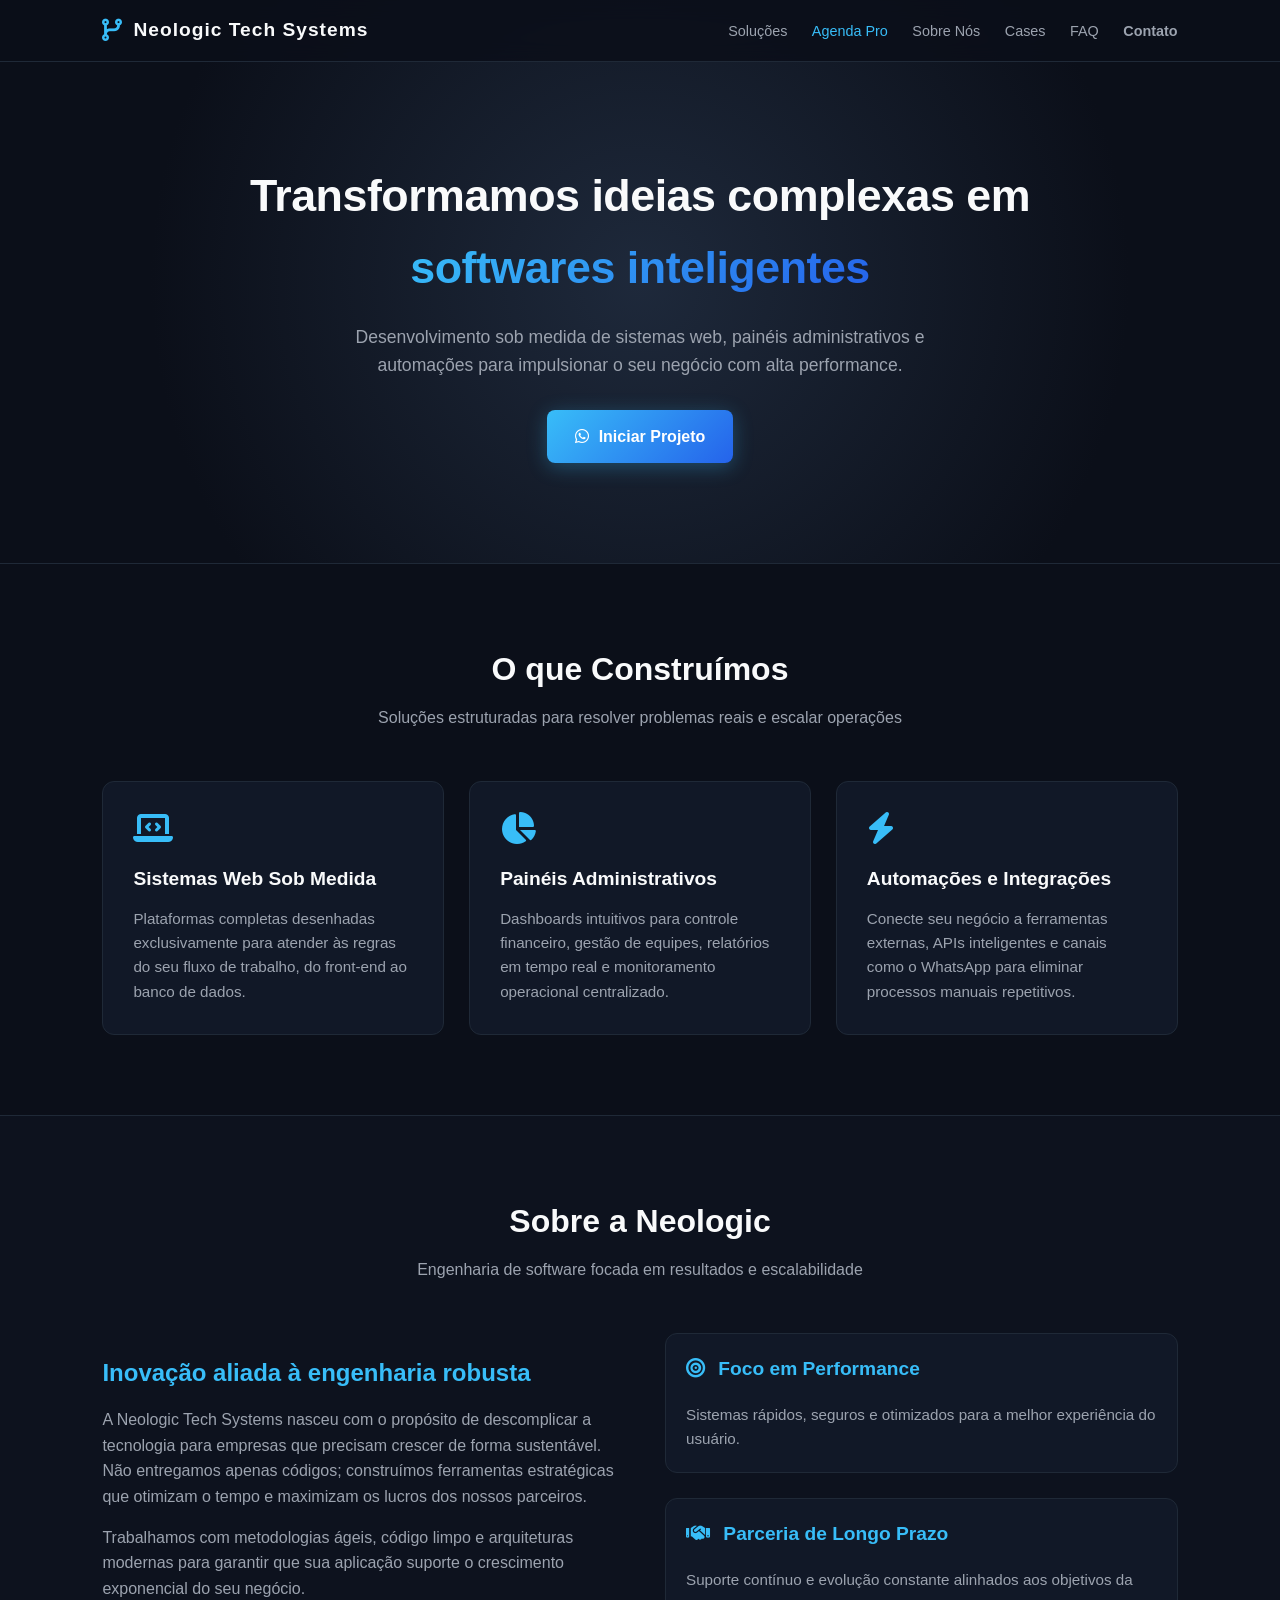
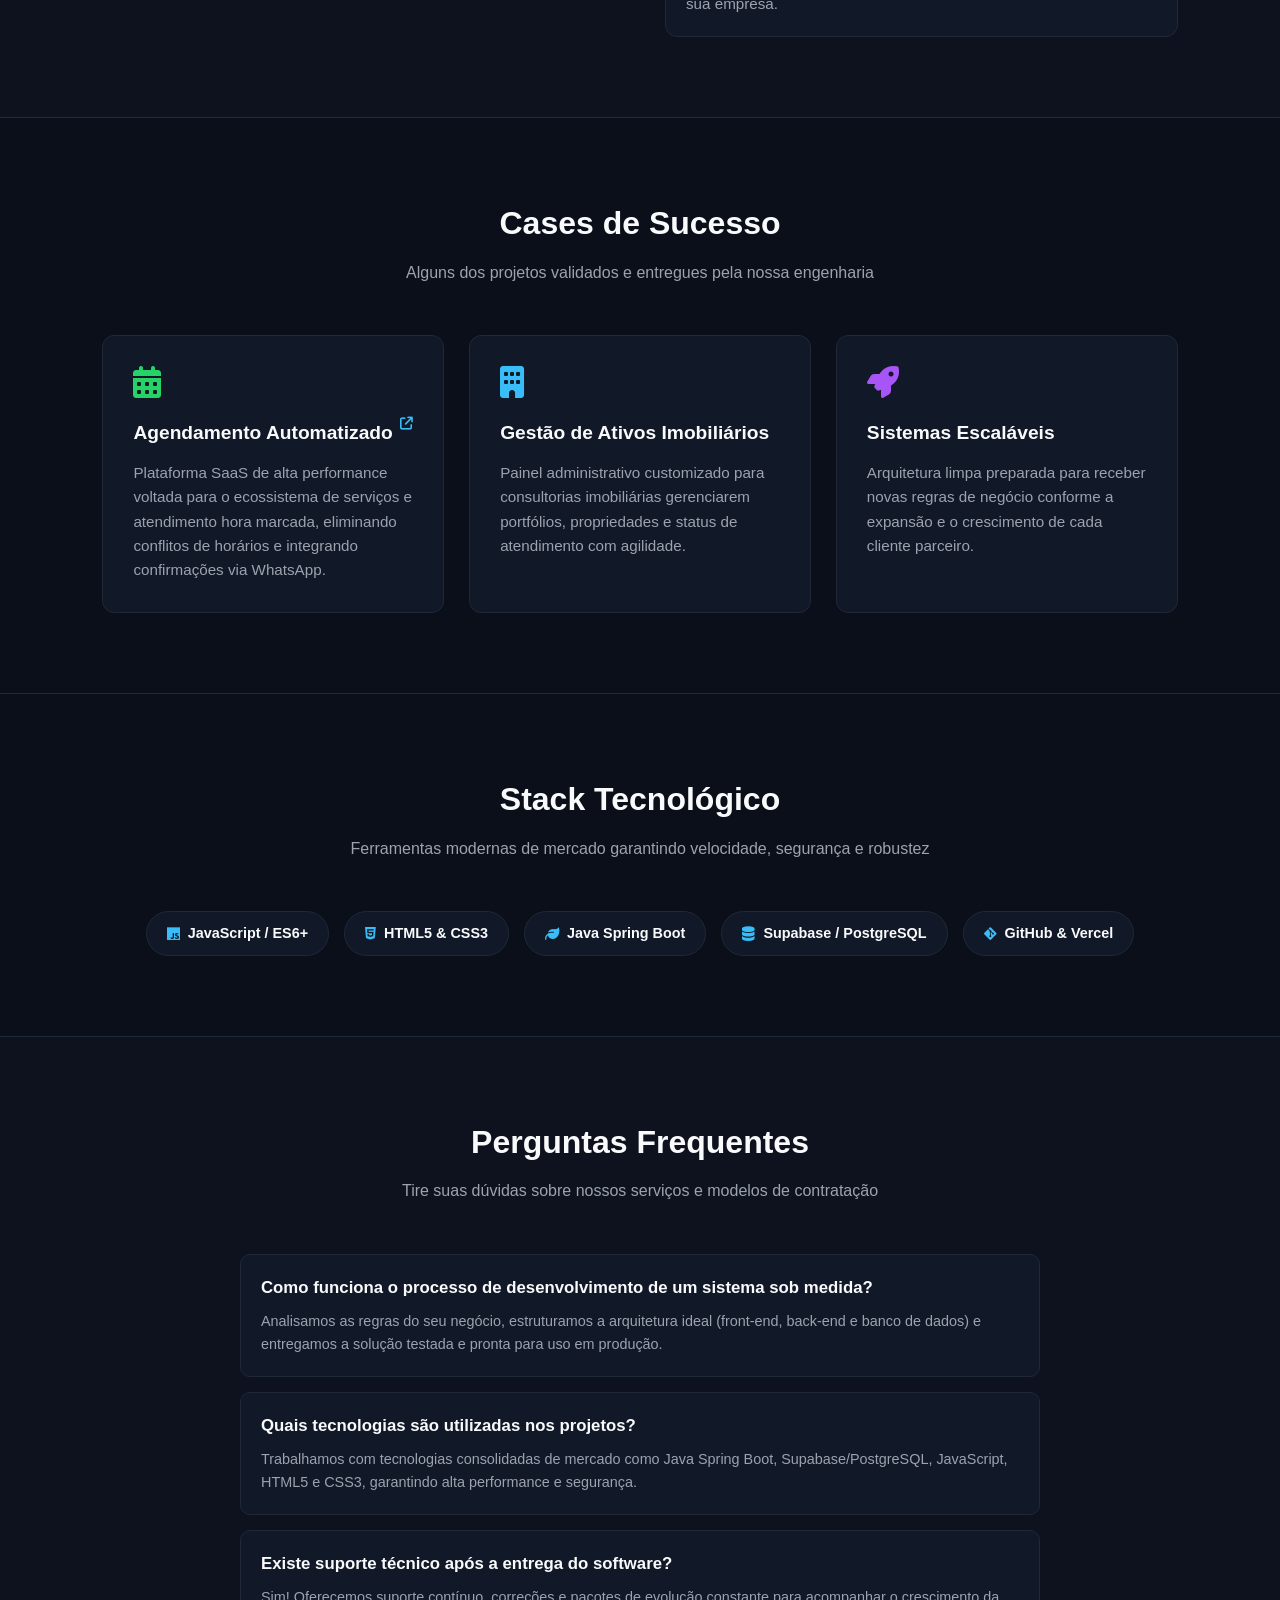
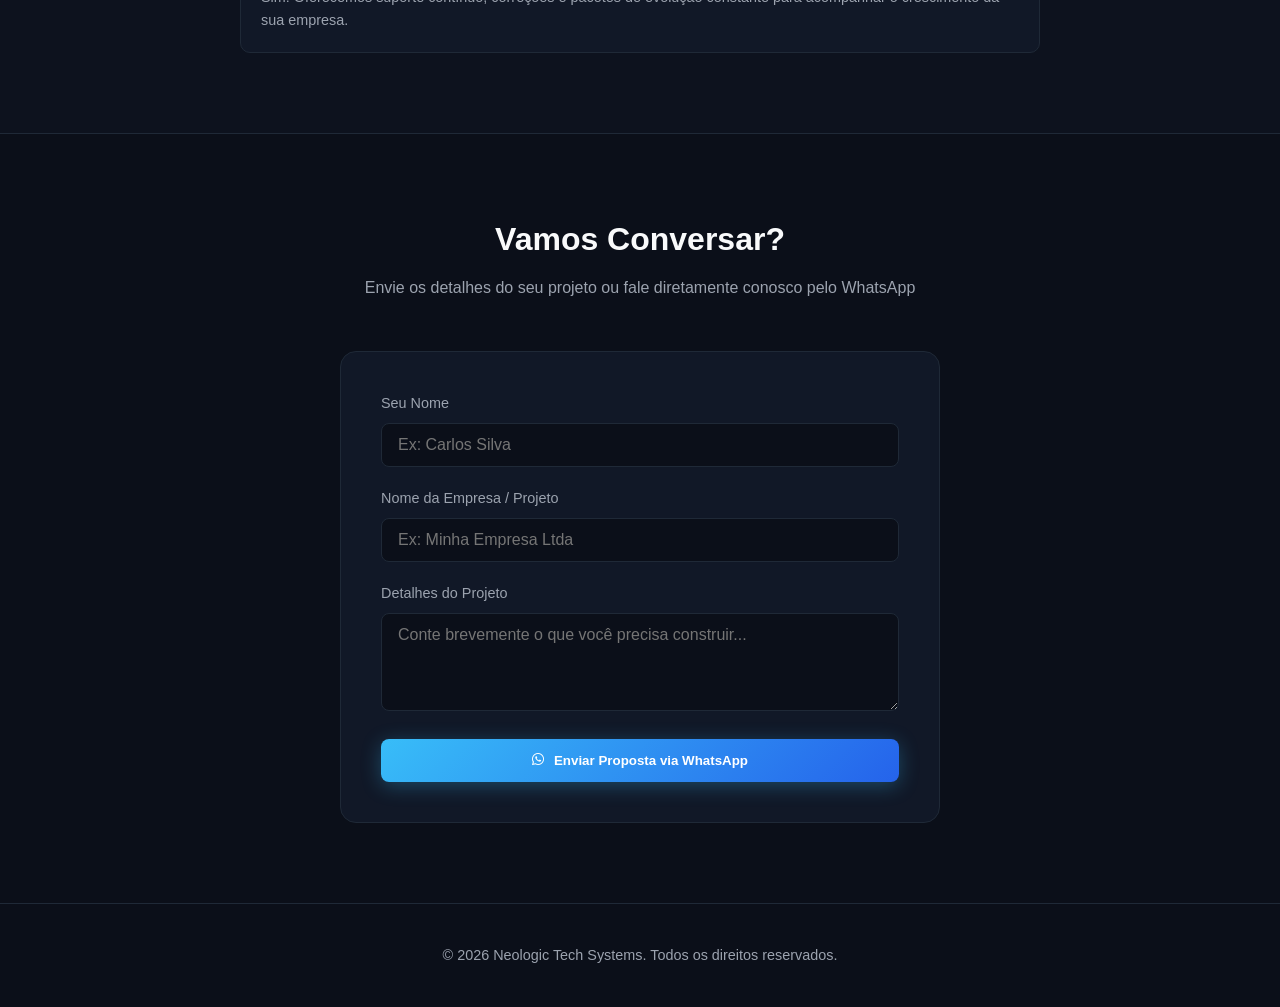
==== index.html @ 8824052c "Add files via upload" ====
<!DOCTYPE html>
<html lang="pt-BR">
<head>
    <meta charset="UTF-8">
    <meta name="viewport" content="width=device-width, initial-scale=1.0">
    <title>Neologic Tech Systems | Soluções Tecnológicas e Desenvolvimento de Sistemas</title>
    
    <!-- Metadados de SEO e Open Graph para Redes Sociais / WhatsApp -->
    <meta name="description" content="Desenvolvimento sob medida de sistemas web, painéis administrativos e automações para impulsionar o seu negócio com alta performance.">
    <meta property="og:title" content="Neologic Tech Systems | Softwares Inteligentes">
    <meta property="og:description" content="Transformamos ideias complexas em soluções tecnológicas e sistemas de alta performance.">
    <meta property="og:type" content="website">

    <link rel="stylesheet" href="https://cdnjs.cloudflare.com/ajax/libs/font-awesome/6.5.1/css/all.min.css">
    <style>
        :root {
            --bg-color: #0b0f19;
            --card-bg: #111827;
            --border-color: #1f2937;
            --accent-color: #38bdf8;
            --accent-gradient: linear-gradient(135deg, #38bdf8 0%, #2563eb 100%);
            --text-main: #f9fafb;
            --text-muted: #9ca3af;
        }

        * {
            margin: 0;
            padding: 0;
            box-sizing: border-box;
            font-family: 'Segoe UI', Tahoma, Geneva, Verdana, sans-serif;
            scroll-behavior: smooth;
        }

        body {
            background-color: var(--bg-color);
            color: var(--text-main);
            line-height: 1.6;
        }

        header {
            position: fixed;
            top: 0;
            left: 0;
            width: 100%;
            background: rgba(11, 15, 25, 0.85);
            backdrop-filter: blur(10px);
            border-bottom: 1px solid var(--border-color);
            z-index: 1000;
            display: flex;
            justify-content: space-between;
            align-items: center;
            padding: 15px 8%;
        }

        .logo-area {
            display: flex;
            align-items: center;
            gap: 10px;
            font-weight: bold;
            font-size: 1.2rem;
            letter-spacing: 1px;
            color: var(--text-main);
            text-decoration: none;
        }

        .logo-area i {
            color: var(--accent-color);
            font-size: 1.4rem;
        }

        nav a {
            color: var(--text-muted);
            text-decoration: none;
            margin-left: 20px;
            font-size: 0.9rem;
            transition: 0.2s;
        }

        nav a:hover {
            color: var(--accent-color);
        }

        .hero {
            padding: 160px 8% 100px 8%;
            text-align: center;
            background: radial-gradient(circle at center, #1e293b 0%, var(--bg-color) 70%);
        }

        .hero h1 {
            font-size: 2.8rem;
            max-width: 800px;
            margin: 0 auto 20px auto;
            font-weight: 800;
            letter-spacing: -0.5px;
        }

        .hero h1 span {
            background: var(--accent-gradient);
            -webkit-background-clip: text;
            -webkit-text-fill-color: transparent;
        }

        .hero p {
            font-size: 1.1rem;
            color: var(--text-muted);
            max-width: 600px;
            margin: 0 auto 30px auto;
        }

        .btn-primary {
            display: inline-flex;
            align-items: center;
            gap: 10px;
            background: var(--accent-gradient);
            color: #fff;
            padding: 14px 28px;
            border-radius: 8px;
            font-weight: bold;
            text-decoration: none;
            transition: 0.2s;
            box-shadow: 0 4px 20px rgba(56, 189, 248, 0.3);
            border: none;
            cursor: pointer;
        }

        .btn-primary:hover {
            opacity: 0.9;
            transform: translateY(-2px);
        }

        .section {
            padding: 80px 8%;
            border-top: 1px solid var(--border-color);
        }

        .section-title {
            text-align: center;
            margin-bottom: 50px;
        }

        .section-title h2 {
            font-size: 2rem;
            margin-bottom: 10px;
        }

        .section-title p {
            color: var(--text-muted);
        }

        .grid-3 {
            display: grid;
            grid-template-columns: repeat(auto-fit, minmax(280px, 1fr));
            gap: 25px;
        }

        .card {
            background: var(--card-bg);
            border: 1px solid var(--border-color);
            border-radius: 12px;
            padding: 30px;
            transition: 0.2s;
        }

        .card:hover {
            border-color: var(--accent-color);
            transform: translateY(-5px);
        }

        .card i {
            font-size: 2rem;
            color: var(--accent-color);
            margin-bottom: 20px;
        }

        .card h3 {
            font-size: 1.2rem;
            margin-bottom: 12px;
        }

        .card p {
            color: var(--text-muted);
            font-size: 0.95rem;
        }

        /* SOBRE NÓS */
        .about-content {
            display: grid;
            grid-template-columns: 1fr 1fr;
            gap: 50px;
            align-items: center;
        }

        .about-text h3 {
            font-size: 1.5rem;
            margin-bottom: 15px;
            color: var(--accent-color);
        }

        .about-text p {
            color: var(--text-muted);
            margin-bottom: 15px;
        }

        /* TECH STACK */
        .tech-stack {
            display: flex;
            justify-content: center;
            flex-wrap: wrap;
            gap: 15px;
            margin-top: 30px;
        }

        .tech-badge {
            background: var(--card-bg);
            border: 1px solid var(--border-color);
            padding: 10px 20px;
            border-radius: 30px;
            font-size: 0.9rem;
            font-weight: 600;
            display: flex;
            align-items: center;
            gap: 8px;
        }

        .tech-badge i {
            color: var(--accent-color);
        }

        /* FAQ (PERGUNTAS FREQUENTES) */
        .faq-container {
            max-width: 800px;
            margin: 0 auto;
            display: flex;
            flex-direction: column;
            gap: 15px;
        }

        .faq-item {
            background: var(--card-bg);
            border: 1px solid var(--border-color);
            border-radius: 10px;
            padding: 20px;
        }

        .faq-item h4 {
            font-size: 1.05rem;
            margin-bottom: 8px;
            color: var(--text-main);
        }

        .faq-item p {
            color: var(--text-muted);
            font-size: 0.9rem;
        }

        /* FORMULÁRIO DE CONTATO */
        .contact-container {
            max-width: 600px;
            margin: 0 auto;
            background: var(--card-bg);
            border: 1px solid var(--border-color);
            padding: 40px;
            border-radius: 16px;
        }

        .form-group {
            margin-bottom: 20px;
        }

        .form-group label {
            display: block;
            margin-bottom: 8px;
            font-size: 0.9rem;
            color: var(--text-muted);
        }

        .form-group input, .form-group textarea {
            width: 100%;
            padding: 12px 16px;
            background: var(--bg-color);
            border: 1px solid var(--border-color);
            border-radius: 8px;
            color: var(--text-main);
            font-size: 1rem;
        }

        .form-group input:focus, .form-group textarea:focus {
            outline: none;
            border-color: var(--accent-color);
        }

        footer {
            text-align: center;
            padding: 40px 8%;
            border-top: 1px solid var(--border-color);
            color: var(--text-muted);
            font-size: 0.9rem;
        }

        @media (max-width: 768px) {
            .hero h1 { font-size: 2.2rem; }
            nav { display: none; }
            .about-content { grid-template-columns: 1fr; }
        }
    </style>
</head>
<body>

    <!-- CABEÇALHO -->
    <header>
        <a href="index.html" class="logo-area">
            <i class="fa-solid fa-code-branch"></i>
            <span>Neologic Tech Systems</span>
        </a>
        <nav>
            <a href="#solucoes">Soluções</a>
            <a href="agenda-pro.html" style="color: var(--accent-color);">Agenda Pro</a>
            <a href="#sobre">Sobre Nós</a>
            <a href="#cases">Cases</a>
            <a href="#faq">FAQ</a>
            <a href="#contato" style="font-weight: bold;">Contato</a>
        </nav>
    </header>

    <!-- HERO SECTION -->
    <section class="hero">
        <h1>Transformamos ideias complexas em <span>softwares inteligentes</span></h1>
        <p>Desenvolvimento sob medida de sistemas web, painéis administrativos e automações para impulsionar o seu negócio com alta performance.</p>
        <a href="https://wa.me/5531994951564?text=Olá,%20vim%20pelo%20site%20da%20Neologic%20Tech%20Systems%20e%20quero%20conversar%20sobre%20um%20projeto." target="_blank" class="btn-primary">
            <i class="fa-brands fa-whatsapp"></i> Iniciar Projeto
        </a>
    </section>

    <!-- SOLUÇÕES -->
    <section id="solucoes" class="section">
        <div class="section-title">
            <h2>O que Construímos</h2>
            <p>Soluções estruturadas para resolver problemas reais e escalar operações</p>
        </div>
        <div class="grid-3">
            <div class="card">
                <i class="fa-solid fa-laptop-code"></i>
                <h3>Sistemas Web Sob Medida</h3>
                <p>Plataformas completas desenhadas exclusivamente para atender às regras do seu fluxo de trabalho, do front-end ao banco de dados.</p>
            </div>
            <div class="card">
                <i class="fa-solid fa-chart-pie"></i>
                <h3>Painéis Administrativos</h3>
                <p>Dashboards intuitivos para controle financeiro, gestão de equipes, relatórios em tempo real e monitoramento operacional centralizado.</p>
            </div>
            <div class="card">
                <i class="fa-solid fa-bolt"></i>
                <h3>Automações e Integrações</h3>
                <p>Conecte seu negócio a ferramentas externas, APIs inteligentes e canais como o WhatsApp para eliminar processos manuais repetitivos.</p>
            </div>
        </div>
    </section>

    <!-- SOBRE NÓS -->
    <section id="sobre" class="section" style="background: rgba(17, 24, 39, 0.4);">
        <div class="section-title">
            <h2>Sobre a Neologic</h2>
            <p>Engenharia de software focada em resultados e escalabilidade</p>
        </div>
        <div class="about-content">
            <div class="about-text">
                <h3>Inovação aliada à engenharia robusta</h3>
                <p>A Neologic Tech Systems nasceu com o propósito de descomplicar a tecnologia para empresas que precisam crescer de forma sustentável. Não entregamos apenas códigos; construímos ferramentas estratégicas que otimizam o tempo e maximizam os lucros dos nossos parceiros.</p>
                <p>Trabalhamos com metodologias ágeis, código limpo e arquiteturas modernas para garantir que sua aplicação suporte o crescimento exponencial do seu negócio.</p>
            </div>
            <div class="grid-3" style="grid-template-columns: 1fr;">
                <div class="card" style="padding: 20px;">
                    <h3 style="color: var(--accent-color); margin-bottom: 5px;"><i class="fa-solid fa-bullseye" style="font-size: 1.2rem; margin-right: 8px;"></i> Foco em Performance</h3>
                    <p>Sistemas rápidos, seguros e otimizados para a melhor experiência do usuário.</p>
                </div>
                <div class="card" style="padding: 20px;">
                    <h3 style="color: var(--accent-color); margin-bottom: 5px;"><i class="fa-solid fa-handshake" style="font-size: 1.2rem; margin-right: 8px;"></i> Parceria de Longo Prazo</h3>
                    <p>Suporte contínuo e evolução constante alinhados aos objetivos da sua empresa.</p>
                </div>
            </div>
        </div>
    </section>

    <!-- CASES DE SUCESSO -->
    <section id="cases" class="section">
        <div class="section-title">
            <h2>Cases de Sucesso</h2>
            <p>Alguns dos projetos validados e entregues pela nossa engenharia</p>
        </div>
        <div class="grid-3">
            <a href="agenda-pro.html" class="card" style="text-decoration: none; color: inherit; display: block;">
                <i class="fa-solid fa-calendar-days" style="color: #25d366;"></i>
                <h3>Agendamento Automatizado <i class="fa-solid fa-arrow-up-right-from-square" style="font-size: 0.8rem; float: right; color: var(--accent-color);"></i></h3>
                <p>Plataforma SaaS de alta performance voltada para o ecossistema de serviços e atendimento hora marcada, eliminando conflitos de horários e integrando confirmações via WhatsApp.</p>
            </a>
            
            <div class="card">
                <i class="fa-solid fa-building" style="color: #38bdf8;"></i>
                <h3>Gestão de Ativos Imobiliários</h3>
                <p>Painel administrativo customizado para consultorias imobiliárias gerenciarem portfólios, propriedades e status de atendimento com agilidade.</p>
            </div>
            <div class="card">
                <i class="fa-solid fa-rocket" style="color: #a855f7;"></i>
                <h3>Sistemas Escaláveis</h3>
                <p>Arquitetura limpa preparada para receber novas regras de negócio conforme a expansão e o crescimento de cada cliente parceiro.</p>
            </div>
        </div>
    </section>

    <!-- DEPOIMENTOS / PROVA SOCIAL (OCULTO ATÉ ALINHAR COM CLIENTES REAIS) -->
    <section id="depoimentos" class="section" style="display: none; background: rgba(17, 24, 39, 0.4);">
        <div class="section-title">
            <h2>O que Dizem Nossos Clientes</h2>
            <p>Resultados reais alcançados através das nossas soluções tecnológicas</p>
        </div>
        <div class="grid-3">
            <!-- Insira os depoimentos reais aqui futuramente -->
        </div>
    </section>

    <!-- TECH STACK -->
    <section id="tecnologias" class="section">
        <div class="section-title">
            <h2>Stack Tecnológico</h2>
            <p>Ferramentas modernas de mercado garantindo velocidade, segurança e robustez</p>
        </div>
        <div class="tech-stack">
            <div class="tech-badge"><i class="fa-brands fa-js"></i> JavaScript / ES6+</div>
            <div class="tech-badge"><i class="fa-brands fa-html5"></i> HTML5 & CSS3</div>
            <div class="tech-badge"><i class="fa-solid fa-leaf"></i> Java Spring Boot</div>
            <div class="tech-badge"><i class="fa-solid fa-database"></i> Supabase / PostgreSQL</div>
            <div class="tech-badge"><i class="fa-brands fa-git-alt"></i> GitHub & Vercel</div>
        </div>
    </section>

    <!-- FAQ (PERGUNTAS FREQUENTES) -->
    <section id="faq" class="section" style="background: rgba(17, 24, 39, 0.4);">
        <div class="section-title">
            <h2>Perguntas Frequentes</h2>
            <p>Tire suas dúvidas sobre nossos serviços e modelos de contratação</p>
        </div>
        <div class="faq-container">
            <div class="faq-item">
                <h4>Como funciona o processo de desenvolvimento de um sistema sob medida?</h4>
                <p>Analisamos as regras do seu negócio, estruturamos a arquitetura ideal (front-end, back-end e banco de dados) e entregamos a solução testada e pronta para uso em produção.</p>
            </div>
            <div class="faq-item">
                <h4>Quais tecnologias são utilizadas nos projetos?</h4>
                <p>Trabalhamos com tecnologias consolidadas de mercado como Java Spring Boot, Supabase/PostgreSQL, JavaScript, HTML5 e CSS3, garantindo alta performance e segurança.</p>
            </div>
            <div class="faq-item">
                <h4>Existe suporte técnico após a entrega do software?</h4>
                <p>Sim! Oferecemos suporte contínuo, correções e pacotes de evolução constante para acompanhar o crescimento da sua empresa.</p>
            </div>
        </div>
    </section>

    <!-- CONTATO / FORMULÁRIO -->
    <section id="contato" class="section">
        <div class="section-title">
            <h2>Vamos Conversar?</h2>
            <p>Envie os detalhes do seu projeto ou fale diretamente conosco pelo WhatsApp</p>
        </div>
        <div class="contact-container">
            <form id="whatsappForm">
                <div class="form-group">
                    <label for="nome">Seu Nome</label>
                    <input type="text" id="nome" placeholder="Ex: Carlos Silva" required>
                </div>
                <div class="form-group">
                    <label for="empresa">Nome da Empresa / Projeto</label>
                    <input type="text" id="empresa" placeholder="Ex: Minha Empresa Ltda">
                </div>
                <div class="form-group">
                    <label for="mensagem">Detalhes do Projeto</label>
                    <textarea id="mensagem" rows="4" placeholder="Conte brevemente o que você precisa construir..." required></textarea>
                </div>
                <button type="submit" class="btn-primary" style="width: 100%; justify-content: center;">
                    <i class="fa-brands fa-whatsapp"></i> Enviar Proposta via WhatsApp
                </button>
            </form>
        </div>
    </section>

    <!-- FOOTER -->
    <footer>
        <p>&copy; 2026 Neologic Tech Systems. Todos os direitos reservados.</p>
    </footer>

    <!-- SCRIPT DE INTEGRAÇÃO COM O WHATSAPP -->
    <script>
        document.getElementById('whatsappForm').addEventListener('submit', function(e) {
            e.preventDefault();

            const nome = document.getElementById('nome').value.trim();
            const empresa = document.getElementById('empresa').value.trim();
            const mensagem = document.getElementById('mensagem').value.trim();

            const numeroWhatsApp = "5531994951564";

            let texto = `Olá! Meu nome é *${nome}*`;
            if (empresa) {
                texto += ` da empresa/projeto *${empresa}*`;
            }
            texto += `.\n\nDetalhes do projeto:\n${mensagem}`;

            const urlWp = `https://wa.me/${numeroWhatsApp}?text=${encodeURIComponent(texto)}`;
            
            window.open(urlWp, '_blank');
        });
    </script>

</body>
</html>
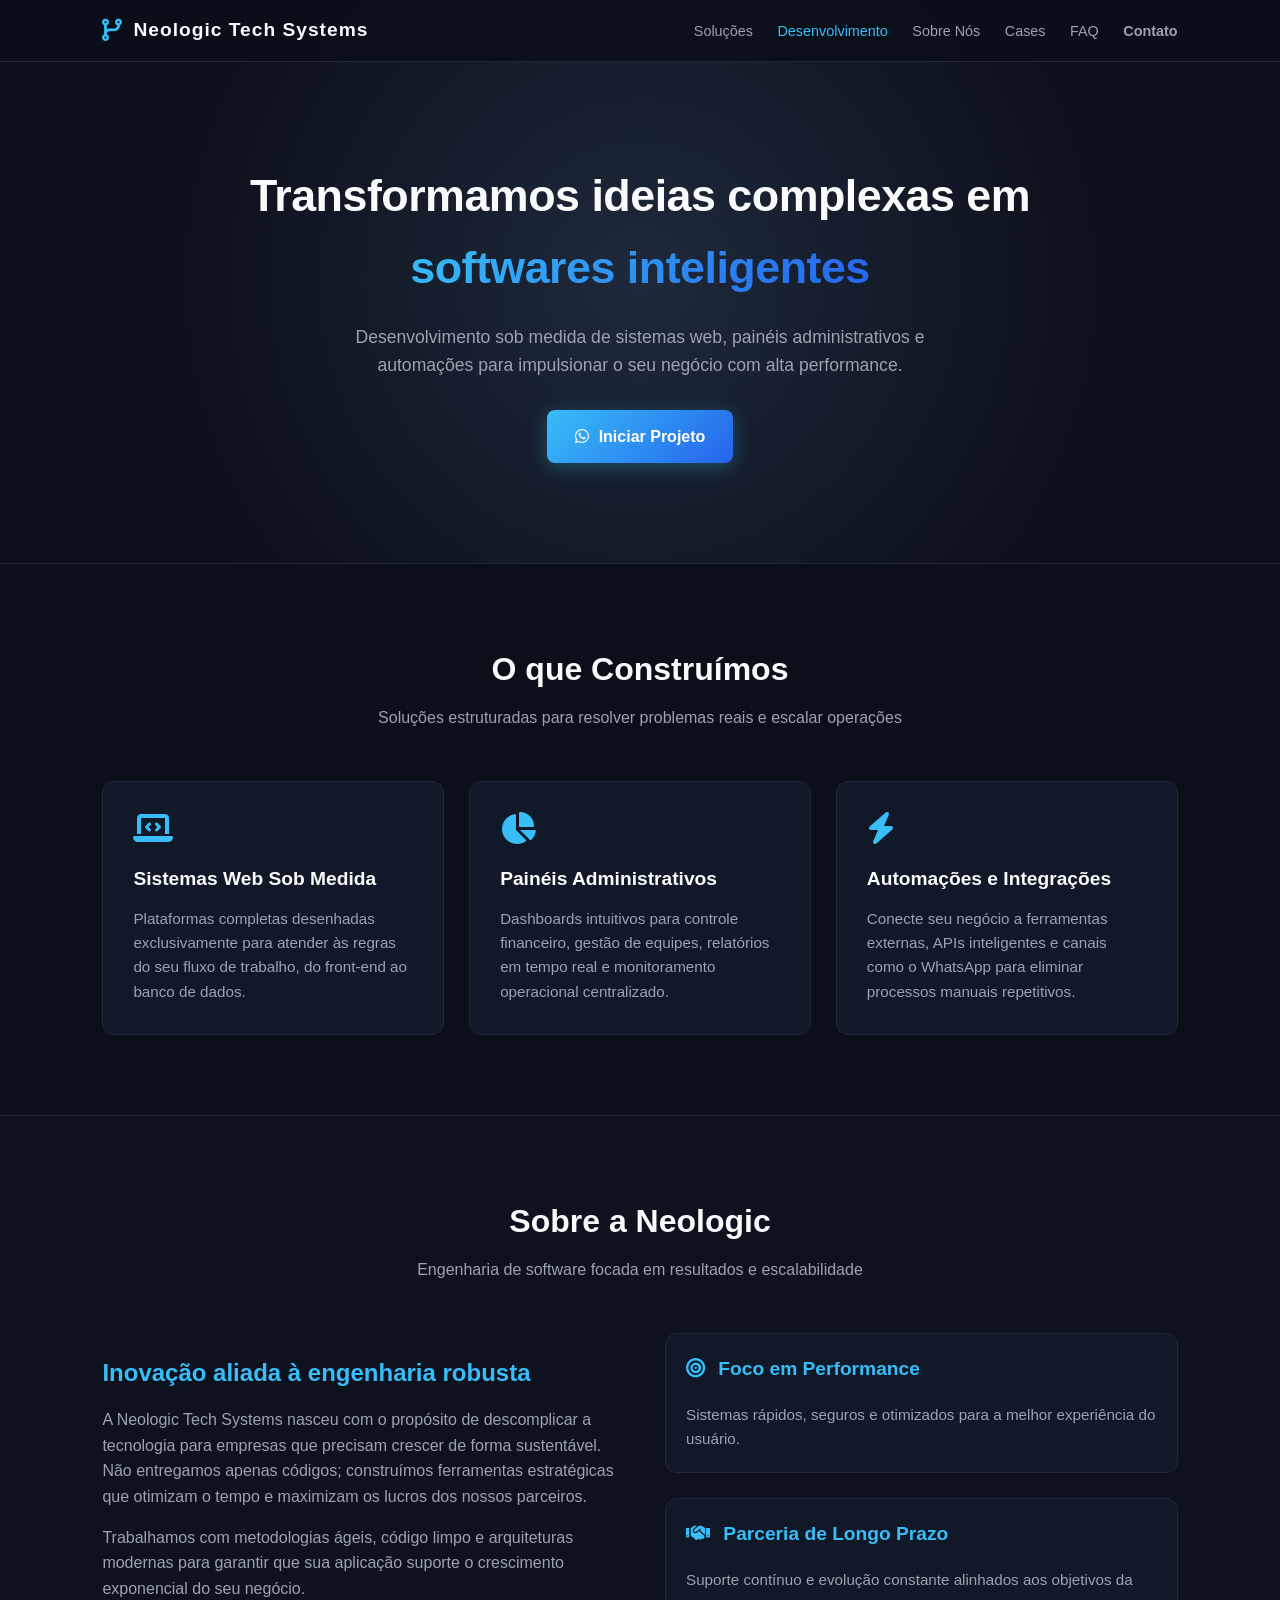
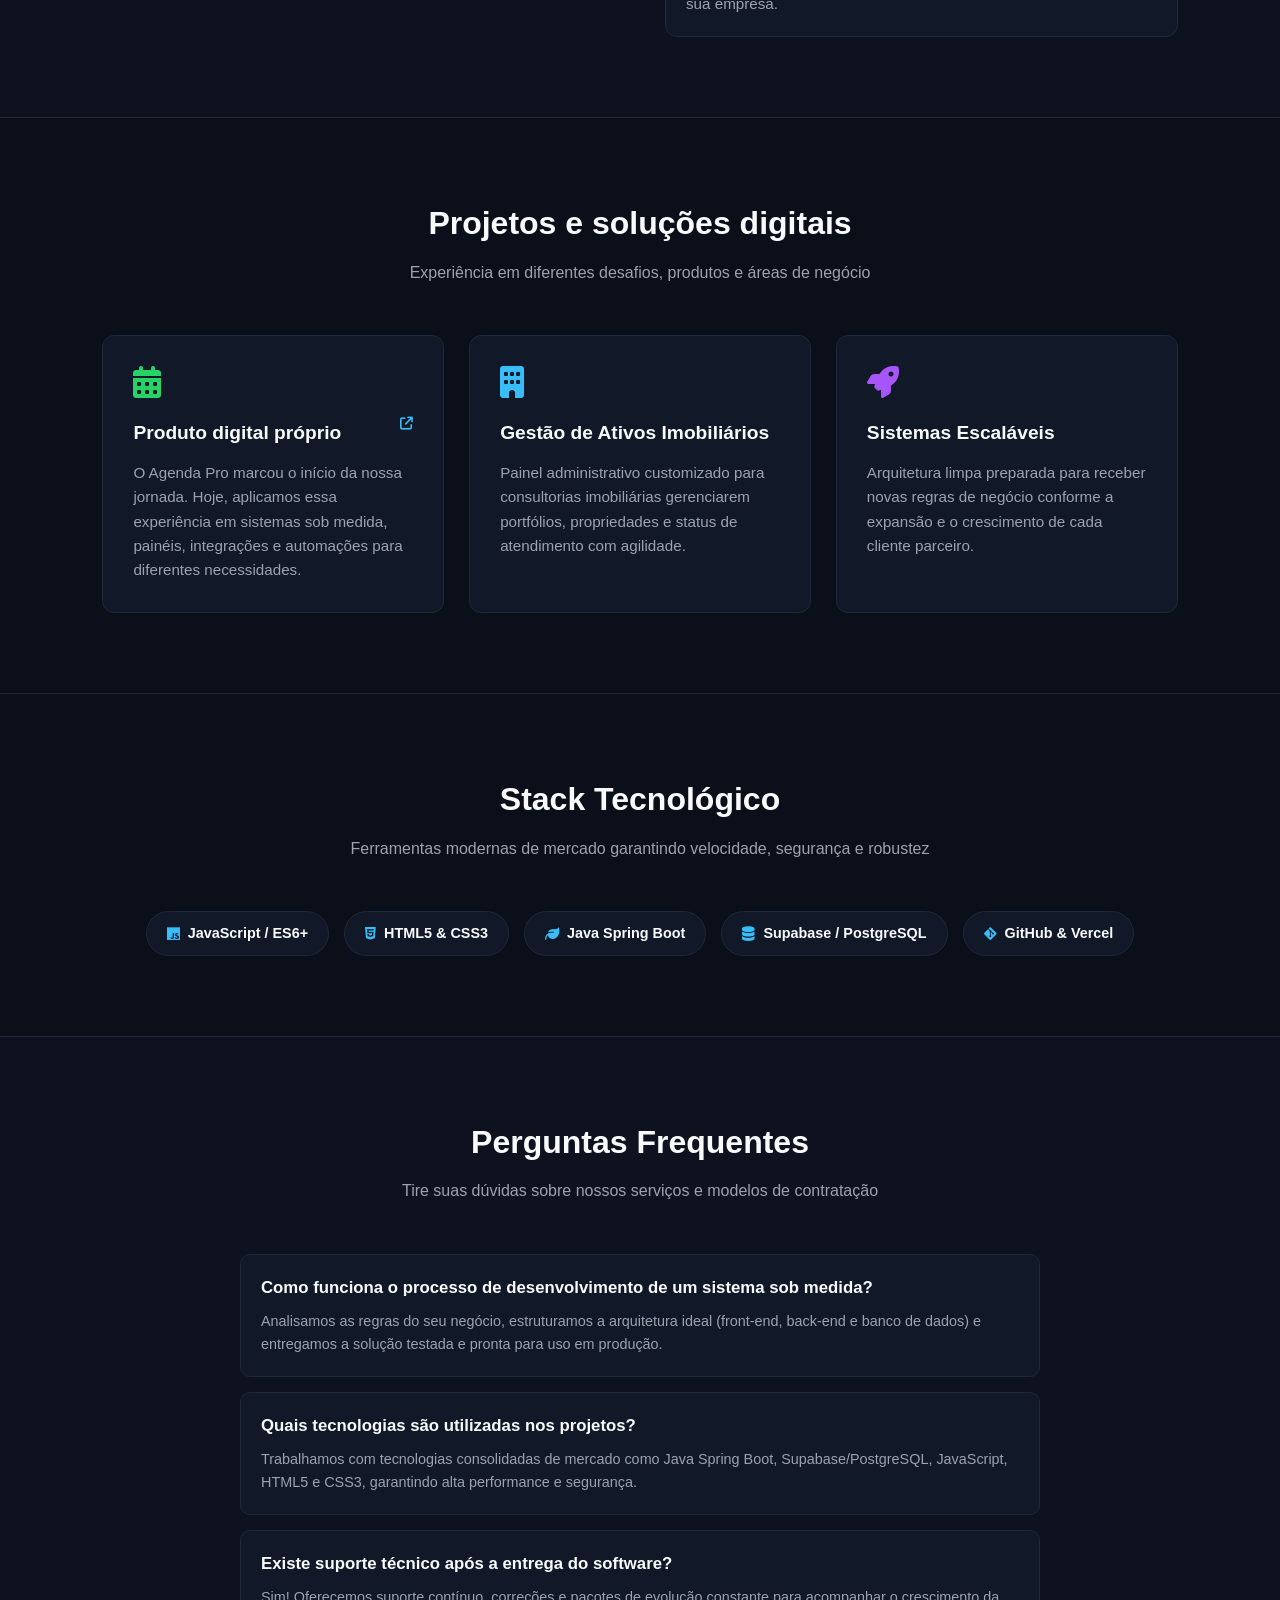
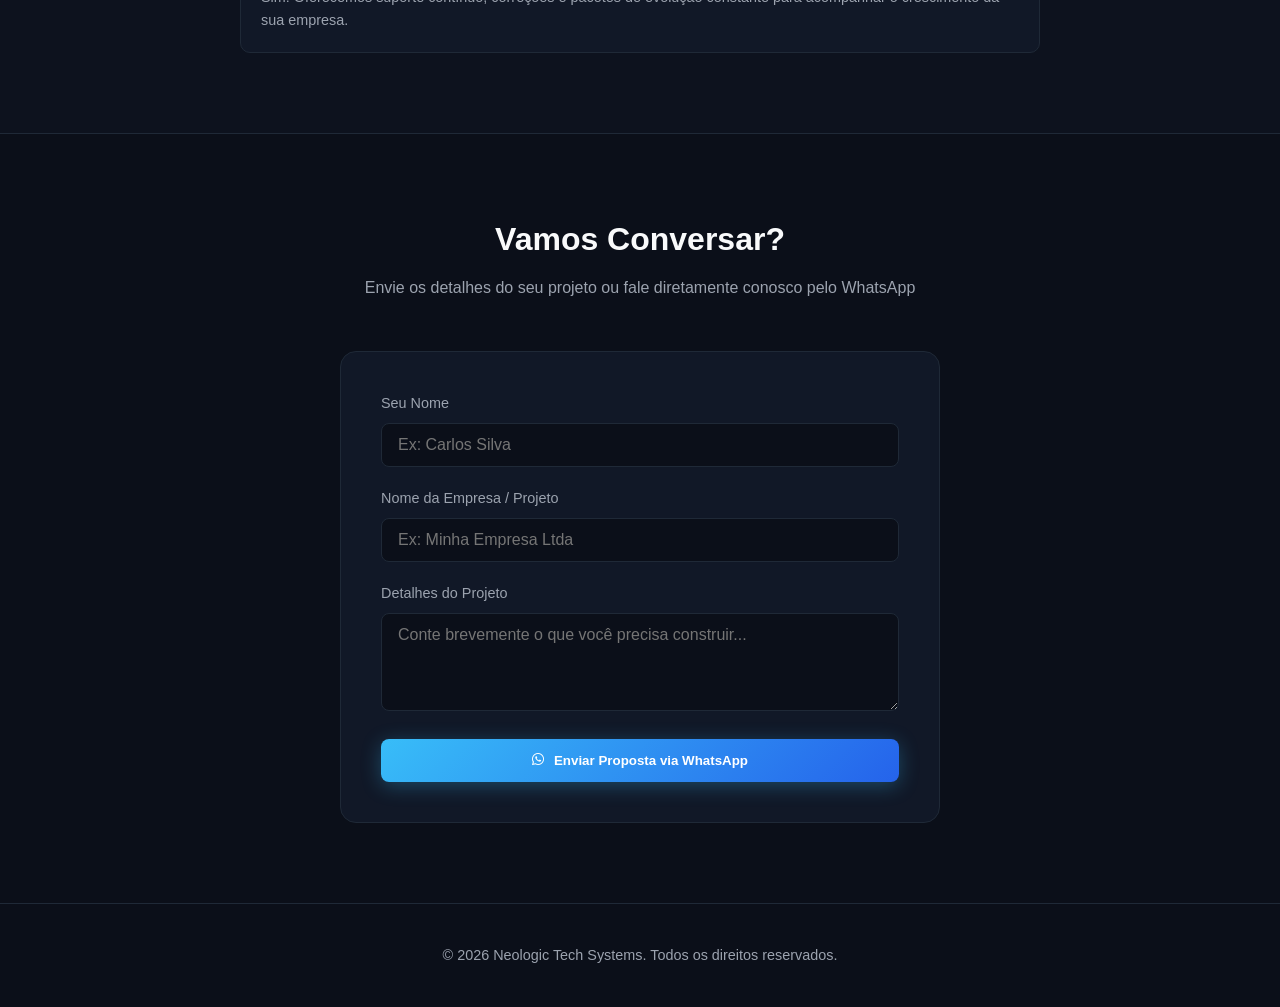
==== commit 154d1051: "Update index.html" ====
--- a/index.html
+++ b/index.html
@@ -4,6 +4,7 @@
     <meta charset="UTF-8">
     <meta name="viewport" content="width=device-width, initial-scale=1.0">
     <title>Neologic Tech Systems | Soluções Tecnológicas e Desenvolvimento de Sistemas</title>
+    <meta name="theme-color" content="#0b0f19">
     
     <!-- Metadados de SEO e Open Graph para Redes Sociais / WhatsApp -->
     <meta name="description" content="Desenvolvimento sob medida de sistemas web, painéis administrativos e automações para impulsionar o seu negócio com alta performance.">
@@ -66,6 +67,17 @@
         .logo-area i {
             color: var(--accent-color);
             font-size: 1.4rem;
+        }
+
+        .menu-toggle {
+            display: none;
+            border: 1px solid var(--border-color);
+            border-radius: 8px;
+            padding: 9px 11px;
+            background: var(--card-bg);
+            color: var(--text-main);
+            font-size: 1rem;
+            cursor: pointer;
         }
 
         nav a {
@@ -299,8 +311,27 @@
 
         @media (max-width: 768px) {
             .hero h1 { font-size: 2.2rem; }
-            nav { display: none; }
             .about-content { grid-template-columns: 1fr; }
+            header { padding-inline: 6%; }
+            .menu-toggle { display: inline-flex; align-items: center; gap: 8px; }
+            nav {
+                display: none;
+                position: absolute;
+                top: 100%;
+                left: 0;
+                right: 0;
+                flex-direction: column;
+                align-items: stretch;
+                padding: 8px 6% 18px;
+                background: rgba(11, 15, 25, 0.98);
+                border-bottom: 1px solid var(--border-color);
+            }
+            nav.is-open { display: flex; }
+            nav a {
+                margin: 0;
+                padding: 12px 0;
+                border-top: 1px solid var(--border-color);
+            }
         }
     </style>
 </head>
@@ -312,9 +343,12 @@
             <i class="fa-solid fa-code-branch"></i>
             <span>Neologic Tech Systems</span>
         </a>
-        <nav>
+        <button class="menu-toggle" type="button" aria-expanded="false" aria-controls="primary-nav" aria-label="Abrir menu">
+            <i class="fa-solid fa-bars" aria-hidden="true"></i> Menu
+        </button>
+        <nav id="primary-nav">
             <a href="#solucoes">Soluções</a>
-            <a href="agenda-pro.html" style="color: var(--accent-color);">Agenda Pro</a>
+            <a href="desenvolvimento.html" style="color: var(--accent-color);">Desenvolvimento</a>
             <a href="#sobre">Sobre Nós</a>
             <a href="#cases">Cases</a>
             <a href="#faq">FAQ</a>
@@ -326,7 +360,7 @@
     <section class="hero">
         <h1>Transformamos ideias complexas em <span>softwares inteligentes</span></h1>
         <p>Desenvolvimento sob medida de sistemas web, painéis administrativos e automações para impulsionar o seu negócio com alta performance.</p>
-        <a href="https://wa.me/5531994951564?text=Olá,%20vim%20pelo%20site%20da%20Neologic%20Tech%20Systems%20e%20quero%20conversar%20sobre%20um%20projeto." target="_blank" class="btn-primary">
+        <a href="https://wa.me/5531972478571?text=Olá,%20vim%20pelo%20site%20da%20Neologic%20Tech%20Systems%20e%20quero%20conversar%20sobre%20um%20projeto." target="_blank" class="btn-primary">
             <i class="fa-brands fa-whatsapp"></i> Iniciar Projeto
         </a>
     </section>
@@ -384,14 +418,14 @@
     <!-- CASES DE SUCESSO -->
     <section id="cases" class="section">
         <div class="section-title">
-            <h2>Cases de Sucesso</h2>
-            <p>Alguns dos projetos validados e entregues pela nossa engenharia</p>
+            <h2>Projetos e soluções digitais</h2>
+            <p>Experiência em diferentes desafios, produtos e áreas de negócio</p>
         </div>
         <div class="grid-3">
-            <a href="agenda-pro.html" class="card" style="text-decoration: none; color: inherit; display: block;">
+            <a href="desenvolvimento.html" class="card" style="text-decoration: none; color: inherit; display: block;">
                 <i class="fa-solid fa-calendar-days" style="color: #25d366;"></i>
-                <h3>Agendamento Automatizado <i class="fa-solid fa-arrow-up-right-from-square" style="font-size: 0.8rem; float: right; color: var(--accent-color);"></i></h3>
-                <p>Plataforma SaaS de alta performance voltada para o ecossistema de serviços e atendimento hora marcada, eliminando conflitos de horários e integrando confirmações via WhatsApp.</p>
+                <h3>Produto digital próprio <i class="fa-solid fa-arrow-up-right-from-square" style="font-size: 0.8rem; float: right; color: var(--accent-color);"></i></h3>
+                <p>O Agenda Pro marcou o início da nossa jornada. Hoje, aplicamos essa experiência em sistemas sob medida, painéis, integrações e automações para diferentes necessidades.</p>
             </a>
             
             <div class="card">
@@ -489,6 +523,24 @@
 
     <!-- SCRIPT DE INTEGRAÇÃO COM O WHATSAPP -->
     <script>
+        const menuToggle = document.querySelector('.menu-toggle');
+        const primaryNav = document.getElementById('primary-nav');
+
+        menuToggle.addEventListener('click', function() {
+            const isOpen = menuToggle.getAttribute('aria-expanded') === 'true';
+            menuToggle.setAttribute('aria-expanded', String(!isOpen));
+            menuToggle.setAttribute('aria-label', isOpen ? 'Abrir menu' : 'Fechar menu');
+            primaryNav.classList.toggle('is-open', !isOpen);
+        });
+
+        primaryNav.addEventListener('click', function(event) {
+            if (event.target.closest('a')) {
+                primaryNav.classList.remove('is-open');
+                menuToggle.setAttribute('aria-expanded', 'false');
+                menuToggle.setAttribute('aria-label', 'Abrir menu');
+            }
+        });
+
         document.getElementById('whatsappForm').addEventListener('submit', function(e) {
             e.preventDefault();
 
@@ -496,7 +548,7 @@
             const empresa = document.getElementById('empresa').value.trim();
             const mensagem = document.getElementById('mensagem').value.trim();
 
-            const numeroWhatsApp = "5531994951564";
+            const numeroWhatsApp = "5531972478571";
 
             let texto = `Olá! Meu nome é *${nome}*`;
             if (empresa) {
@@ -511,4 +563,4 @@
     </script>
 
 </body>
-</html>+</html>
